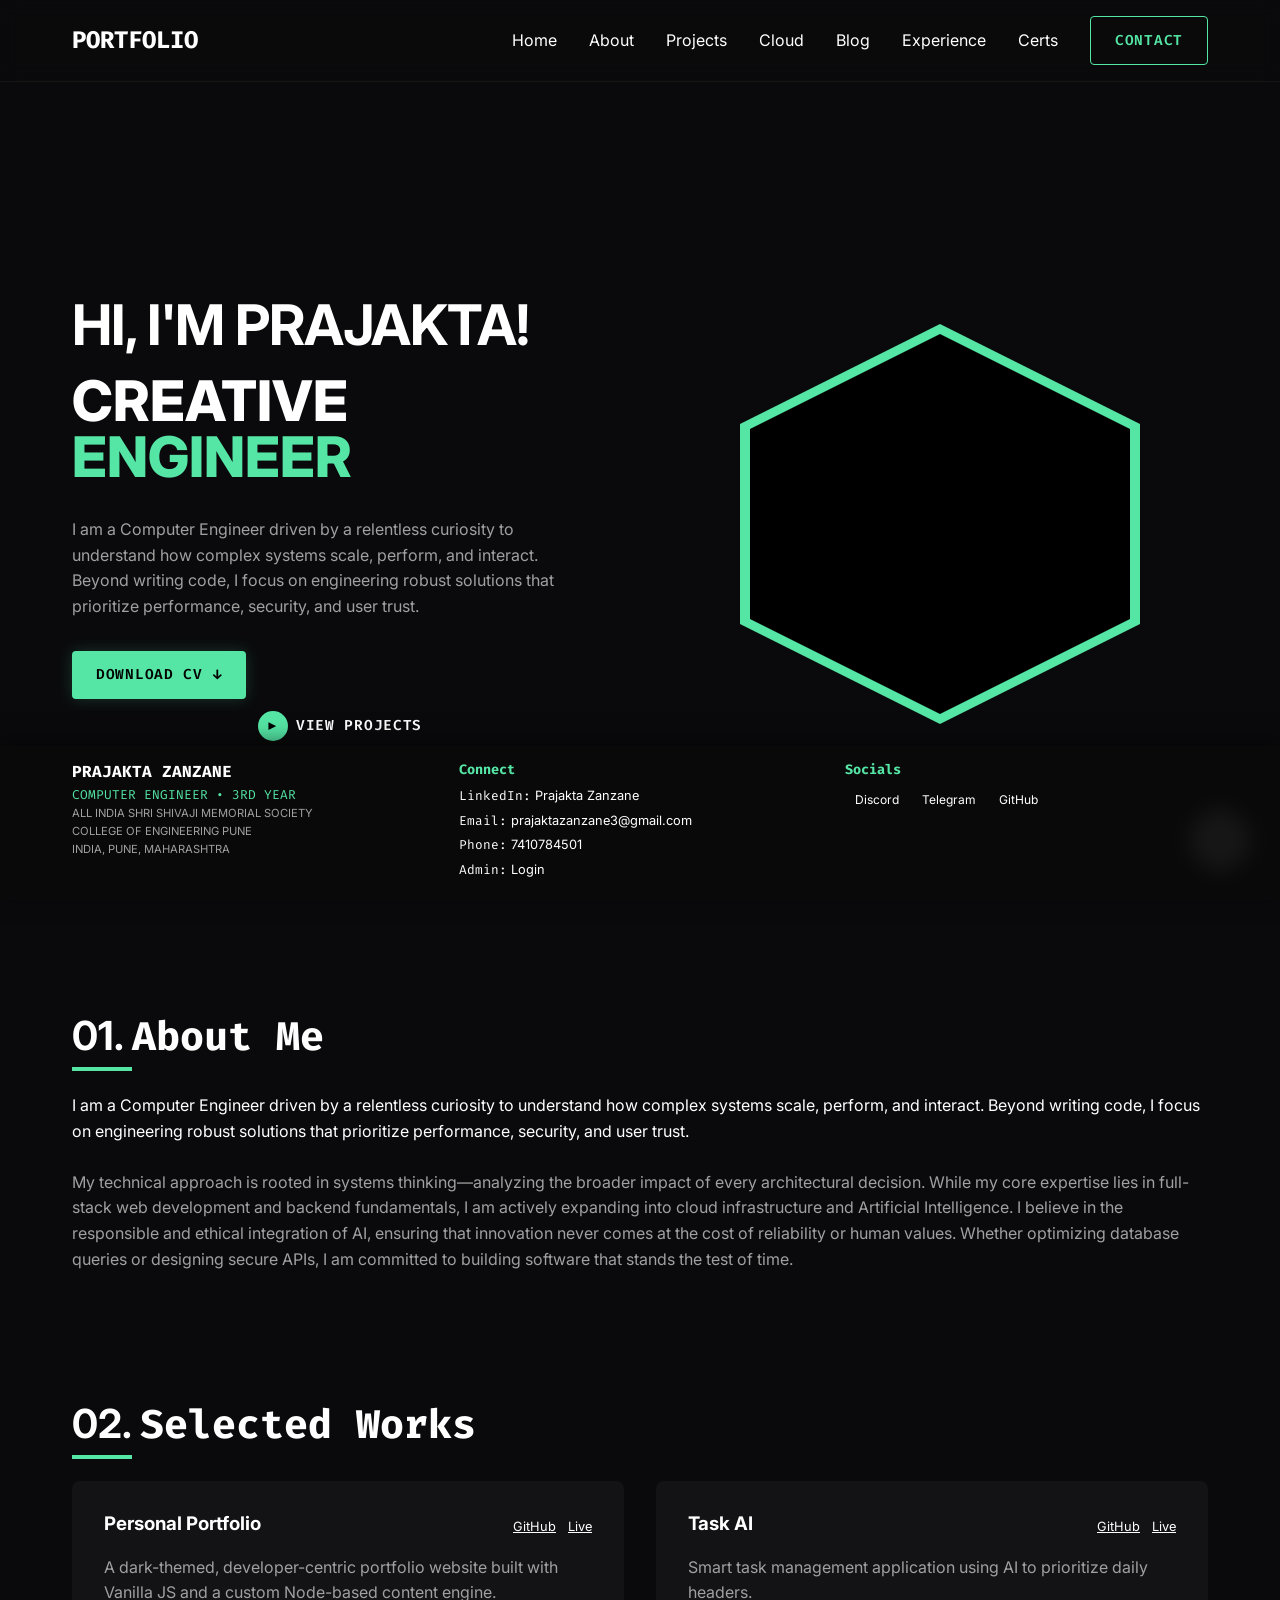
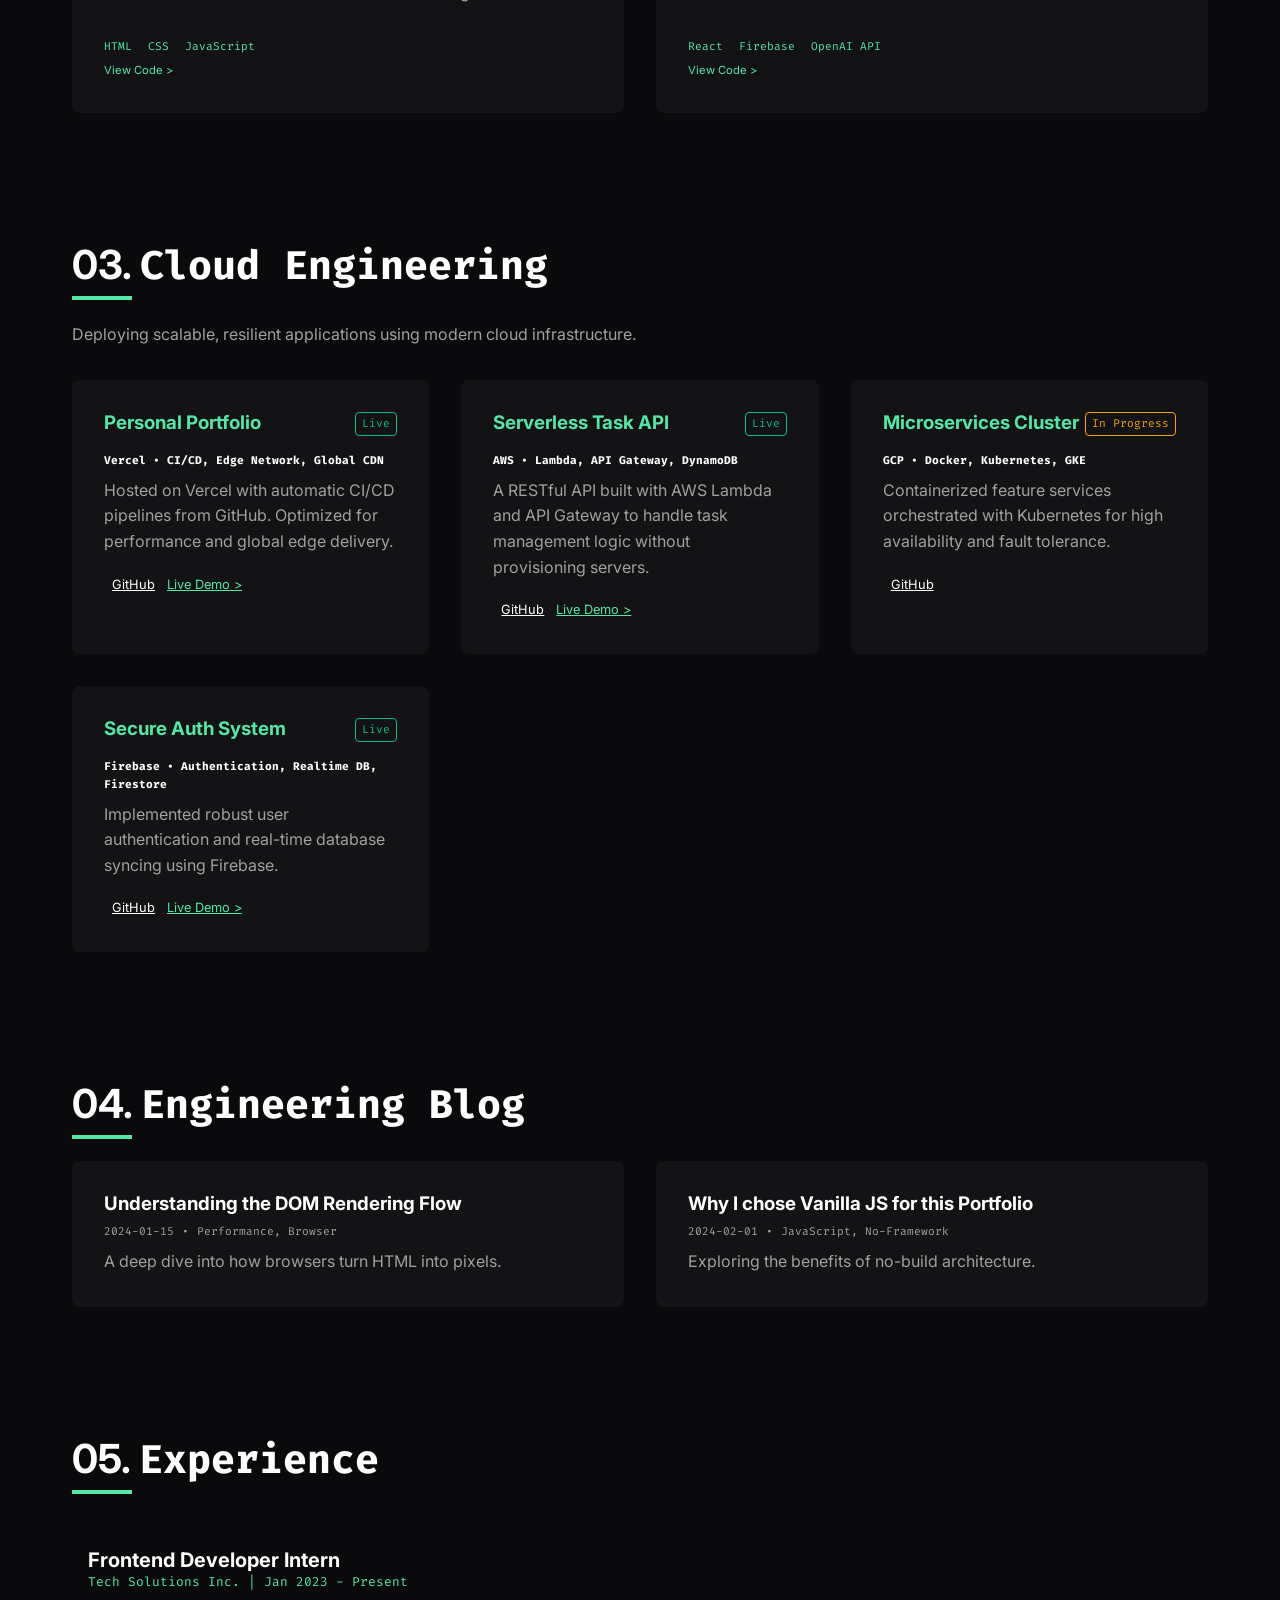
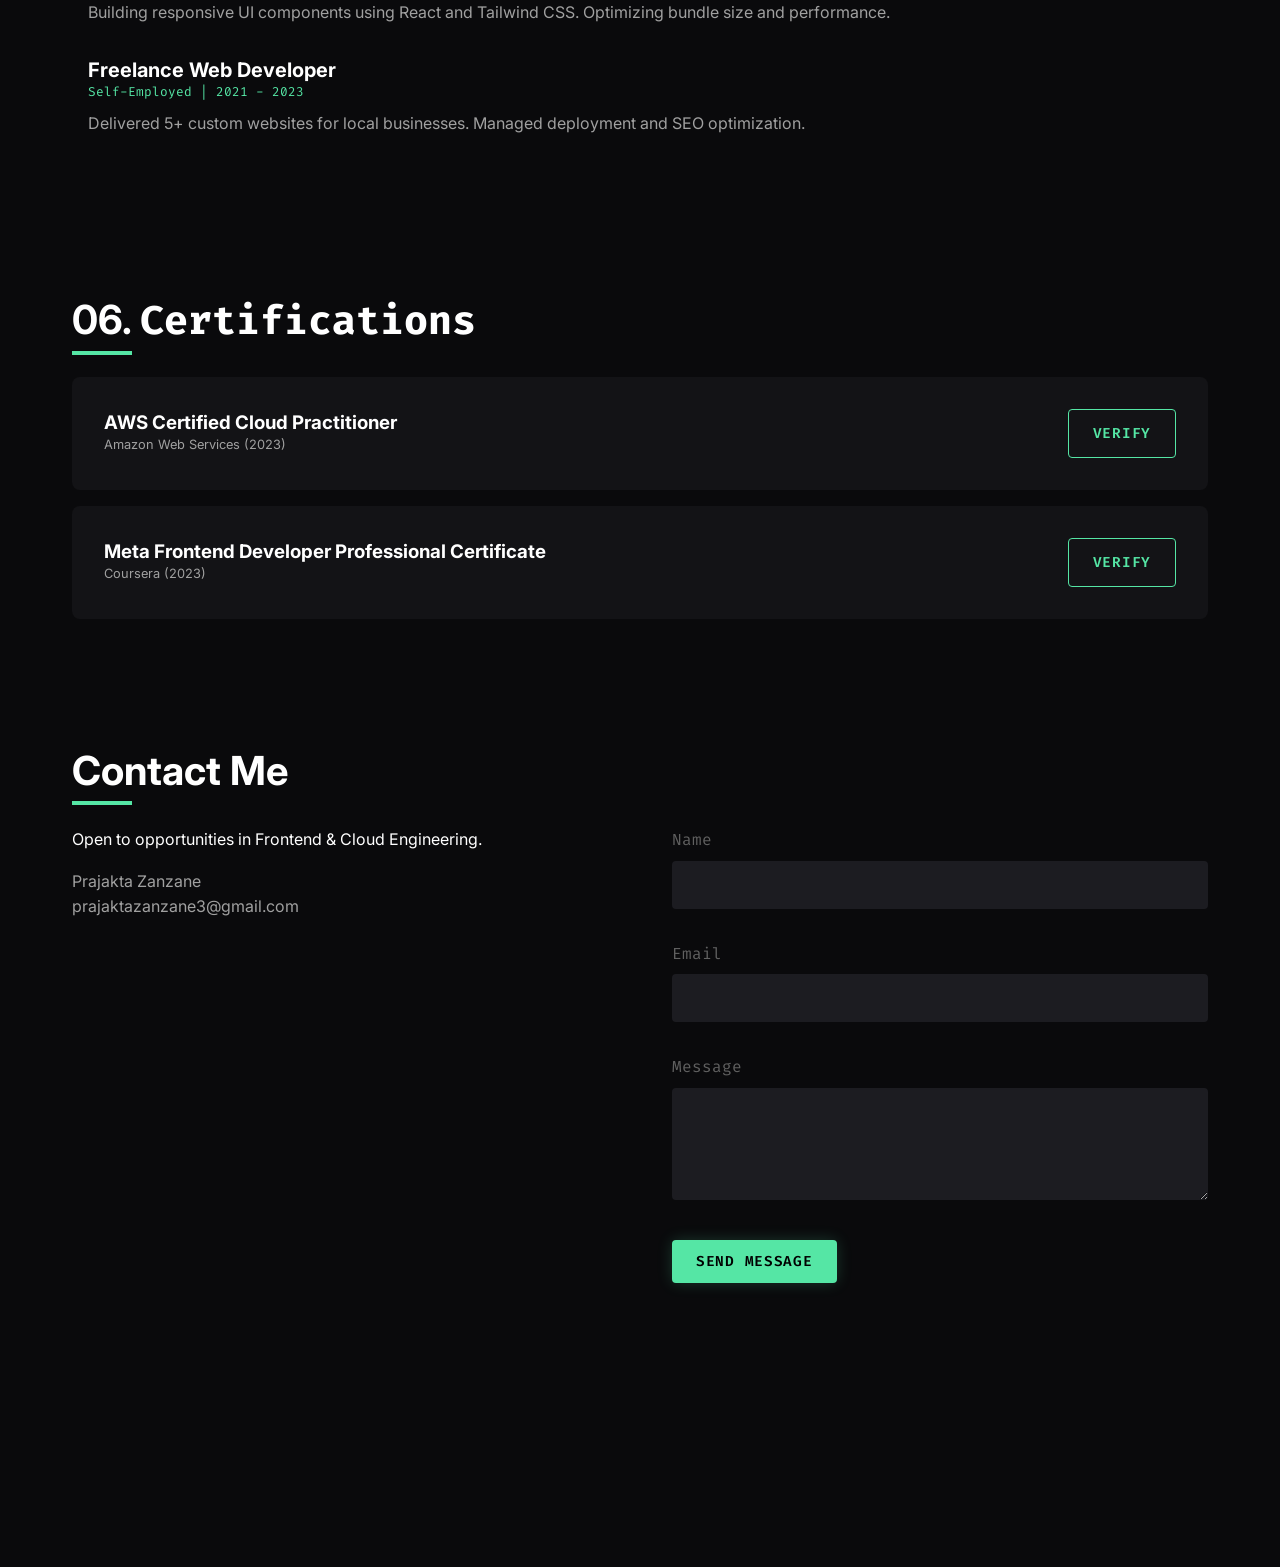
==== index.html @ 629331b7 "Initial commit" ====
<!DOCTYPE html>
<html lang="en">

<head>
    <meta charset="UTF-8">
    <meta name="viewport" content="width=device-width, initial-scale=1.0">
    <title>Prajakta Zanzane | Portfolio</title>

    <!-- Fonts -->
    <link rel="preconnect" href="https://fonts.googleapis.com">
    <link rel="preconnect" href="https://fonts.gstatic.com" crossorigin>
    <link
        href="https://fonts.googleapis.com/css2?family=Fira+Code:wght@300;400;500;600&family=Inter:wght@300;400;500;600;700&display=swap"
        rel="stylesheet">

    <!-- Styles -->
    <link rel="stylesheet" href="public/css/variables.css">
    <link rel="stylesheet" href="public/css/style.css">
    <link rel="stylesheet" href="public/css/ai-widget.css">
</head>

<body>

    <!-- App Shell: Header -->
    <header id="navbar">
        <nav class="container">
            <div class="nav-brand mono"><a href="#home">PORTFOLIO</a></div>

            <ul class="nav-links">
                <li><a href="#home" class="nav-link">Home</a></li>
                <li><a href="#about" class="nav-link">About</a></li>
                <li><a href="#projects" class="nav-link">Projects</a></li>
                <li><a href="#cloud" class="nav-link">Cloud</a></li>
                <li><a href="#blog" class="nav-link">Blog</a></li>
                <li><a href="#experience" class="nav-link">Experience</a></li>
                <li><a href="#certifications" class="nav-link">Certs</a></li>
                <li><a href="#contact" class="btn btn-outline">Contact</a></li>
            </ul>
        </nav>
    </header>

    <!-- App Shell: Main Content Area -->
    <main id="app-root">
        <!-- Loading State -->
        <div class="container section text-center">
            <p class="mono">Initializing System...</p>
        </div>
    </main>

    <!-- App Shell: Footer -->
    <!-- App Shell: Footer -->
    <footer class="footer">
        <div class="container">
            <div class="footer-grid">
                <!-- Personal Info -->
                <div class="footer-col">
                    <h2 class="mono text-white">PRAJAKTA ZANZANE</h2>
                    <p class="text-accent mono text-sm">COMPUTER ENGINEER • 3RD YEAR</p>
                    <p class="text-muted text-xs mt-2" style="max-width: 300px;">
                        ALL INDIA SHRI SHIVAJI MEMORIAL SOCIETY<br>
                        COLLEGE OF ENGINEERING PUNE
                    </p>
                    <p class="text-muted text-xs mt-2">
                        INDIA, PUNE, MAHARASHTRA
                    </p>
                </div>

                <!-- Contact Links -->
                <div class="footer-col">
                    <h3 class="mono text-accent">Connect</h3>
                    <ul class="footer-contact-list">
                        <li>
                            <span class="mono text-dim">LinkedIn:</span>
                            <a href="https://www.linkedin.com/in/prajakta-zanzane-218761278/" target="_blank"
                                class="hover-link">Prajakta Zanzane</a>
                        </li>
                        <li>
                            <span class="mono text-dim">Email:</span>
                            <a href="mailto:prajaktazanzane3@gmail.com"
                                class="hover-link">prajaktazanzane3@gmail.com</a>
                        </li>
                        <li>
                            <span class="mono text-dim">Phone:</span>
                            <span class="text-main">7410784501</span>
                        </li>
                        <li>
                            <span class="mono text-dim">Admin:</span>
                            <a href="/admin.html" class="hover-link">Login</a>
                        </li>
                    </ul>
                </div>

                <!-- Socials -->
                <div class="footer-col">
                    <h3 class="mono text-accent">Socials</h3>
                    <div class="social-icons">
                        <a href="#" class="social-link" title="Discord">Discord</a>
                        <a href="#" class="social-link" title="Telegram">Telegram</a>
                        <!-- Added GitHub as suggestion -->
                        <a href="https://github.com/Prajakta8083" class="social-link" title="GitHub">GitHub</a>
                    </div>
                </div>
            </div>
        </div>
    </footer>

    <!-- AI Widget -->
    <div id="ai-widget-root"></div>

    <!-- Scripts -->
    <script type="module" src="public/js/app.js"></script>
</body>

</html>
---- public/css/variables.css ----
:root {
  /* Core Palette */
  --bg-core: #0a0a0c;
  --bg-card: #131316;
  --bg-input: #1c1c21;

  --text-main: #ffffff;
  --text-muted: #a0a0a0;
  --text-dim: #606060;

  /* Accents */
  --accent-primary: #55e6a5;
  /* Zyan Mint Green */
  --accent-secondary: #ffffff;
  --accent-glow: rgba(85, 230, 165, 0.2);

  /* Status */
  --success: #00ff9d;
  --error: #ff4d4d;
  --warning: #ffcc00;

  /* Typography */
  --font-ui: 'Inter', system-ui, -apple-system, sans-serif;
  --font-code: 'Fira Code', 'Courier New', monospace;

  /* Spacing */
  --space-xs: 0.5rem;
  --space-sm: 1rem;
  --space-md: 2rem;
  --space-lg: 4rem;
  --space-xl: 8rem;

  /* Borders & Radius */
  --radius-sm: 4px;
  --radius-md: 8px;
  --border-light: 1px solid rgba(255, 255, 255, 0.1);
  --border-accent: 1px solid var(--accent-primary);

  /* Transitions */
  --ease-smooth: cubic-bezier(0.25, 0.46, 0.45, 0.94);
  --duration-fast: 200ms;
  --duration-medium: 400ms;
}

[data-theme="light"] {
  /* Invert logic for light mode if requested later, 
     but forcing dark for "Developer Centric" theme initially */
}
---- public/css/style.css ----
/* Reset & Base */
*,
*::before,
*::after {
    box-sizing: border-box;
    margin: 0;
    padding: 0;
}

html {
    scroll-behavior: smooth;
    scroll-padding-top: 100px;
}

body {
    background-color: var(--bg-core);
    color: var(--text-main);
    font-family: var(--font-ui);
    line-height: 1.6;
    overflow-x: hidden;
    -webkit-font-smoothing: antialiased;
    display: flex;
    flex-direction: column;
    min-height: 100vh;
}

#app-root {
    padding-top: 100px;
    flex: 1;
    /* Pushes footer to bottom */
    width: 100%;
}

h1,
h2,
h3,
h4,
h5,
h6 {
    font-family: var(--font-ui);
    font-weight: 700;
    color: var(--text-main);
    line-height: 1.2;
}

a {
    color: inherit;
    text-decoration: none;
    transition: color var(--duration-fast) var(--ease-smooth);
}

ul {
    list-style: none;
}

/* Utilities */
.container {
    max-width: 1200px;
    margin: 0 auto;
    padding: 0 var(--space-md);
}

.section {
    padding: var(--space-lg) 0;
}

.mono {
    font-family: var(--font-code);
}

.btn {
    display: inline-flex;
    align-items: center;
    justify-content: center;
    padding: 0.75rem 1.5rem;
    border-radius: var(--radius-sm);
    font-weight: 600;
    cursor: pointer;
    transition: all var(--duration-fast) var(--ease-smooth);
    border: none;
    font-family: var(--font-code);
    font-size: 0.9rem;
    letter-spacing: 0.05em;
    text-transform: uppercase;
}

.btn-primary {
    background: var(--accent-primary);
    color: #000;
    box-shadow: 0 0 15px var(--accent-glow);
}

.btn-primary:hover {
    background: #fff;
    box-shadow: 0 0 25px var(--accent-glow);
    transform: translateY(-2px);
}

.btn-outline {
    background: transparent;
    border: 1px solid var(--accent-primary);
    color: var(--accent-primary);
}

.btn-outline:hover {
    background: rgba(0, 243, 255, 0.1);
    transform: translateY(-2px);
}

/* Typography Helpers */
.text-gradient {
    background: linear-gradient(135deg, var(--accent-primary), var(--accent-secondary));
    -webkit-background-clip: text;
    background-clip: text;
    -webkit-text-fill-color: transparent;
}

.section-title {
    font-size: 2.5rem;
    margin-bottom: var(--space-md);
    position: relative;
    display: inline-block;
}

.section-title::after {
    content: '';
    position: absolute;
    bottom: -10px;
    left: 0;
    width: 60px;
    height: 4px;
    background: var(--accent-primary);
}

/* Navbar Styles */
#navbar {
    position: fixed;
    top: 0;
    left: 0;
    width: 100%;
    background: rgba(10, 10, 12, 0.9);
    backdrop-filter: blur(10px);
    z-index: 100;
    border-bottom: 1px solid rgba(255, 255, 255, 0.05);
    padding: var(--space-sm) 0;
}

nav {
    display: flex;
    justify-content: space-between;
    align-items: center;
}

.nav-brand {
    font-size: 1.5rem;
    font-weight: 700;
}

.nav-links {
    display: flex;
    gap: var(--space-md);
    align-items: center;
}

.text-accent {
    color: var(--accent-primary);
}

.text-muted {
    color: var(--text-muted);
}

.text-center {
    text-align: center;
}

/* Hero Styles (Zyan Theme) */
.hero-wrapper {
    display: grid;
    grid-template-columns: 1fr 1fr;
    align-items: center;
    gap: var(--space-lg);
    min-height: 80vh;
}

.hero-content {
    display: flex;
    flex-direction: column;
    justify-content: center;
}

.hero-title {
    font-size: 3.5rem;
    line-height: 1.1;
    margin-bottom: var(--space-sm);
    text-transform: uppercase;
    letter-spacing: -1px;
}

.hero-subtitle {
    font-size: 3.5rem;
    font-weight: 800;
    text-transform: uppercase;
    line-height: 1;
    margin-bottom: var(--space-md);
}

/* Hexagon Image Frame */
.hero-image-container {
    position: relative;
    display: flex;
    justify-content: center;
    align-items: center;
}

.hexagon-frame {
    width: 400px;
    height: 400px;
    position: relative;
    clip-path: polygon(50% 0%, 100% 25%, 100% 75%, 50% 100%, 0% 75%, 0% 25%);
    background: var(--bg-card);
    padding: 10px;
    /* Border thickness */
    background: var(--accent-primary);
    /* The Green Border */
}

.hexagon-inner {
    width: 100%;
    height: 100%;
    background: #000;
    clip-path: polygon(50% 0%, 100% 25%, 100% 75%, 50% 100%, 0% 75%, 0% 25%);
    overflow: hidden;
}

.hexagon-inner img {
    width: 100%;
    height: 100%;
    object-fit: cover;
}

@media (max-width: 900px) {
    .hero-wrapper {
        grid-template-columns: 1fr;
        text-align: center;
    }

    .hexagon-frame {
        width: 300px;
        height: 300px;
        margin: 0 auto;
    }

    .hero-content {
        order: 1;
    }

    .hero-image-container {
        order: 0;
        margin-bottom: var(--space-md);
    }
}

/* Skill Tags */
.skill-category {
    margin-bottom: var(--space-md);
}

.skill-title {
    color: var(--accent-primary);
    margin-bottom: var(--space-sm);
    font-size: 1.1rem;
}

.skill-tags {
    display: flex;
    flex-wrap: wrap;
    gap: 0.8rem;
}

.skill-tag {
    background: var(--bg-card);
    border: 1px solid var(--border-light);
    padding: 0.4rem 0.8rem;
    border-radius: var(--radius-sm);
    font-size: 0.9rem;
    transition: all var(--duration-fast);
}

.skill-tag:hover {
    border-color: var(--accent-primary);
    transform: translateY(-2px);
}

/* Project Cards */
.projects-grid {
    display: grid;
    grid-template-columns: repeat(auto-fit, minmax(300px, 1fr));
    gap: var(--space-md);
}

.project-card {
    background: var(--bg-card);
    padding: var(--space-md);
    border-radius: var(--radius-md);
    border: 1px solid var(--border-light);
    transition: all var(--duration-medium);
}

.project-card:hover {
    border-color: var(--accent-secondary);
    transform: translateY(-5px);
}

.project-header {
    display: flex;
    justify-content: space-between;
    align-items: flex-start;
    margin-bottom: var(--space-sm);
}

.project-links a {
    margin-left: var(--space-xs);
    font-size: 0.8rem;
    text-decoration: underline;
}

.project-tech {
    margin-top: var(--space-md);
    display: flex;
    gap: var(--space-sm);
    color: var(--accent-primary);
}

/* Contact Form */
.contact-wrapper {
    display: grid;
    grid-template-columns: 1fr 1fr;
    gap: var(--space-lg);
}

.form-group {
    margin-bottom: var(--space-md);
}

.form-group label {
    display: block;
    margin-bottom: var(--space-xs);
    color: var(--text-dim);
}

.form-group input,
.form-group textarea {
    width: 100%;
    padding: 1rem;
    background: var(--bg-input);
    border: 1px solid var(--border-light);
    border-radius: var(--radius-sm);
    color: var(--text-main);
    font-family: var(--font-ui);
}

.form-group input:focus,
.form-group textarea:focus {
    outline: none;
    border-color: var(--accent-primary);
}

/* =========================================
   Footer
   ========================================= */
/* =========================================
   Footer (Fixed)
   ========================================= */
.footer {
    position: fixed;
    bottom: 0;
    left: 0;
    width: 100%;
    background: rgba(10, 10, 10, 0.95);
    /* High opacity for legibility */
    backdrop-filter: blur(10px);
    padding: 1rem 0;
    /* Reduced padding */
    border-top: 1px solid var(--border-light);
    z-index: 1000;
    box-shadow: 0 -5px 20px rgba(0, 0, 0, 0.5);
}

/* Ensure content doesn't get hidden behind footer */
body {
    padding-bottom: 220px;
    /* Estimate footer height + space */
}

@media (max-width: 768px) {
    body {
        padding-bottom: 350px;
        /* Increased for stacked footer on mobile */
    }
}

.footer-grid {
    display: grid;
    grid-template-columns: repeat(3, 1fr);
    /* Force 3 columns */
    gap: 1.5rem;
    align-items: start;
}

.text-sm {
    font-size: 0.8rem;
}

.text-xs {
    font-size: 0.7rem;
}

.footer h2 {
    font-size: 1rem;
    margin-bottom: 0.25rem;
}

.footer h3 {
    font-size: 0.85rem;
    margin-bottom: 0.5rem;
}

.footer-contact-list li {
    margin-bottom: 0.25rem;
    font-size: 0.8rem;
}

.social-link {
    padding: 0.3rem 0.6rem;
    font-size: 0.75rem;
}

/* Mobile adjustments */
@media (max-width: 768px) {
    .footer-grid {
        grid-template-columns: 1fr;
        /* Stack on mobile */
        gap: 1rem;
        text-align: center;
    }

    .social-icons {
        justify-content: center;
    }
}

/* Utility Additions */
.pl-4 {
    padding-left: 1rem;
}

.border-l-2 {
    border-left-width: 2px;
}

.font-bold {
    font-weight: 700;
}

.flex {
    display: flex;
}

.justify-between {
    justify-content: space-between;
}

.items-center {
    align-items: center;
}

.flex-col {
    flex-direction: column;
}

.gap-2 {
    gap: 0.5rem;
}

.gap-4 {
    gap: 1rem;
}

.mb-2 {
    margin-bottom: 0.5rem;
}

.mb-4 {
    margin-bottom: 1rem;
}

.mb-8 {
    margin-bottom: 2rem;
}

.mt-4 {
    margin-top: 1rem;
}

.mt-8 {
    margin-top: 2rem;
}

.block {
    display: block;
}

.p-4 {
    padding: 1rem;
}

.rounded {
    border-radius: var(--radius-sm);
}

.leading-relaxed {
    line-height: 1.8;
}

.text-xl {
    font-size: 1.25rem;
}

/* Mobile Navigation & Responsiveness */
#mobile-menu-btn {
    display: none;
    background: none;
    border: none;
    color: var(--text-main);
    font-size: 1.5rem;
    cursor: pointer;
    z-index: 200;
}

@media (max-width: 1024px) {

    /* Layout Adjustments */
    #app-root {
        padding-top: 80px;
        /* Smaller header on mobile */
    }

    .hero-title {
        font-size: 2.5rem;
    }

    /* Mobile Header */
    #mobile-menu-btn {
        display: block !important;
    }

    .nav-links {
        display: none !important;
        /* Force hide by default on mobile */
        position: fixed;
        top: 70px;
        left: 0;
        width: 100%;
        background: rgba(10, 10, 12, 0.98);
        flex-direction: column;
        padding: 2rem;
        border-bottom: 1px solid var(--border-light);
        gap: 1.5rem;
        backdrop-filter: blur(10px);
    }

    .nav-links.mobile-open {
        display: flex !important;
        animation: slideDown 0.3s ease-out;
    }

    /* Mobile AI Widget (Smaller/Corner) */
    #ai-widget-root {
        bottom: 20px;
        right: 20px;
    }

    .chat-window {
        width: 90vw;
        right: 5vw;
        bottom: 90px;
        height: 60vh;
    }
}

@keyframes slideDown {
    from {
        opacity: 0;
        transform: translateY(-10px);
    }

    to {
        opacity: 1;
        transform: translateY(0);
    }
}
---- public/css/ai-widget.css ----
/* AI Widget Styles */
#ai-widget-root {
    position: fixed;
    bottom: 30px;
    right: 30px;
    z-index: 900;
}

.ai-toggle-btn {
    width: 60px;
    height: 60px;
    border-radius: 50%;
    background: var(--accent-secondary);
    box-shadow: 0 0 20px rgba(112, 0, 255, 0.4);
    display: flex;
    justify-content: center;
    align-items: center;
    cursor: pointer;
    transition: all 0.3s cubic-bezier(0.175, 0.885, 0.32, 1.275);
    border: 2px solid rgba(255, 255, 255, 0.1);
}

.ai-toggle-btn:hover {
    transform: scale(1.1) rotate(5deg);
    box-shadow: 0 0 30px rgba(112, 0, 255, 0.6);
}

.ai-icon {
    width: 30px;
    height: 30px;
    fill: #fff;
}

.chat-window {
    position: absolute;
    bottom: 80px;
    right: 0;
    width: 350px;
    height: 500px;
    background: var(--bg-card);
    border: 1px solid var(--border-accent);
    border-radius: var(--radius-md);
    box-shadow: 0 10px 40px rgba(0, 0, 0, 0.5);
    display: flex;
    flex-direction: column;
    overflow: hidden;
    opacity: 0;
    transform: translateY(20px) scale(0.95);
    pointer-events: none;
    transition: all 0.3s var(--ease-smooth);
}

.chat-window.open {
    opacity: 1;
    transform: translateY(0) scale(1);
    pointer-events: all;
}

.chat-header {
    background: linear-gradient(90deg, #1a1a20, #0f0f12);
    padding: 1rem;
    display: flex;
    justify-content: space-between;
    align-items: center;
    border-bottom: 1px solid var(--border-light);
}

.chat-title {
    font-size: 0.95rem;
    font-weight: 600;
    display: flex;
    align-items: center;
    gap: 0.5rem;
}

.status-dot {
    width: 8px;
    height: 8px;
    background: var(--success);
    border-radius: 50%;
    box-shadow: 0 0 5px var(--success);
}

.chat-close {
    background: none;
    border: none;
    color: var(--text-muted);
    cursor: pointer;
    font-size: 1.2rem;
}

.chat-messages {
    flex: 1;
    padding: 1rem;
    overflow-y: auto;
    display: flex;
    flex-direction: column;
    gap: 1rem;
}

.message {
    max-width: 85%;
    padding: 0.8rem;
    border-radius: var(--radius-sm);
    font-size: 0.9rem;
    line-height: 1.4;
}

.message.bot {
    align-self: flex-start;
    background: rgba(255, 255, 255, 0.05);
    border-left: 2px solid var(--accent-secondary);
}

.message.user {
    align-self: flex-end;
    background: rgba(112, 0, 255, 0.2);
    border-right: 2px solid var(--accent-primary);
}

.chat-input-area {
    padding: 1rem;
    border-top: 1px solid var(--border-light);
    display: flex;
    gap: 0.5rem;
}

.chat-input {
    flex: 1;
    background: var(--bg-input);
    border: 1px solid var(--border-light);
    border-radius: var(--radius-sm);
    padding: 0.5rem;
    color: var(--text-main);
    font-family: var(--font-ui);
    font-size: 0.9rem;
}

.chat-input:focus {
    outline: none;
    border-color: var(--accent-secondary);
}

.chat-send {
    background: var(--accent-secondary);
    border: none;
    border-radius: var(--radius-sm);
    width: 40px;
    color: #fff;
    cursor: pointer;
    transition: background 0.2s;
}

.chat-send:hover {
    background: #8a2be2;
}

.typing-indicator {
    font-size: 0.7rem;
    color: var(--text-dim);
    margin-left: 0.5rem;
    margin-bottom: 0.5rem;
    display: none;
}
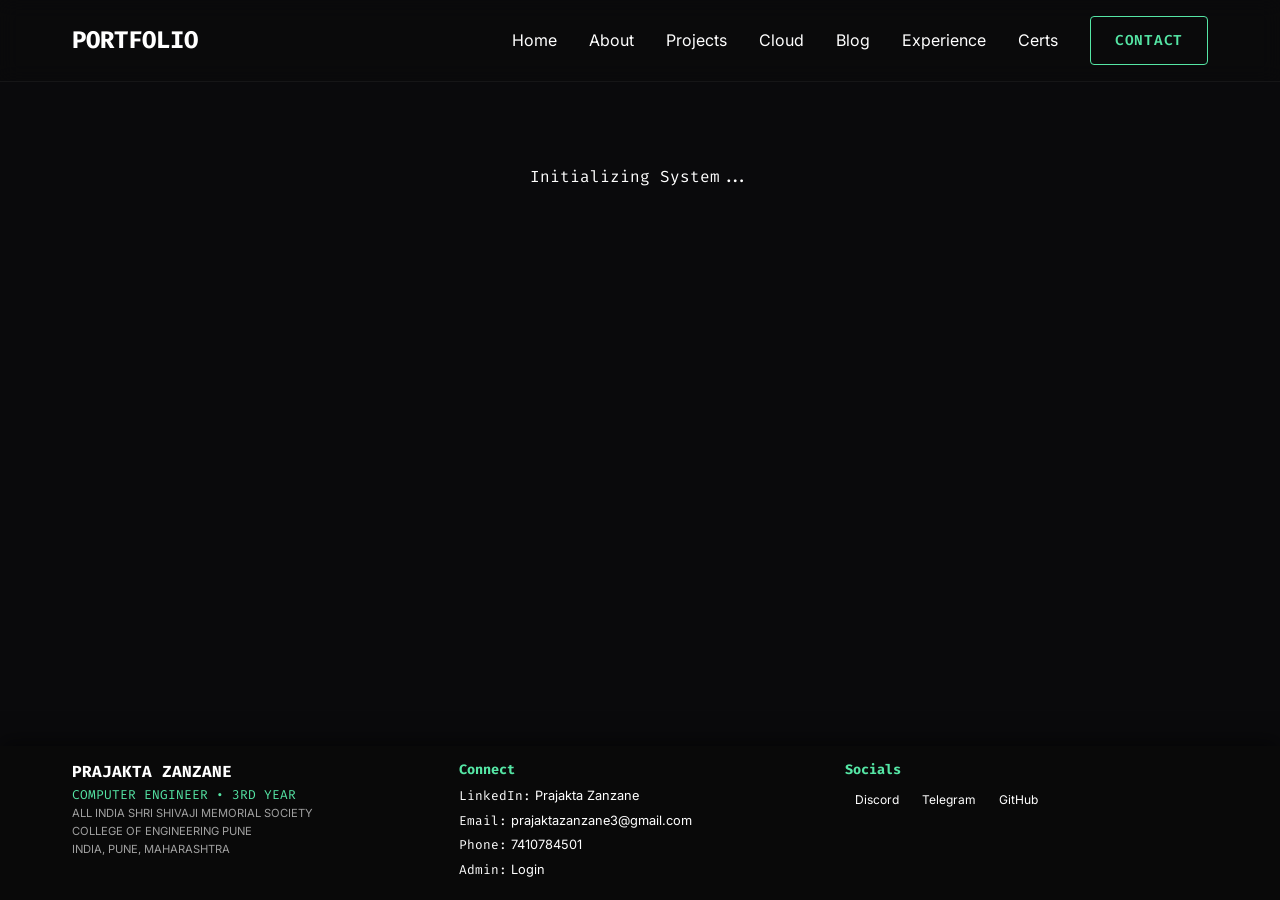
==== commit f5541df6: "Fixed Vercel deployment paths" ====
--- a/index.html
+++ b/index.html
@@ -14,9 +14,9 @@
         rel="stylesheet">
 
     <!-- Styles -->
-    <link rel="stylesheet" href="public/css/variables.css">
-    <link rel="stylesheet" href="public/css/style.css">
-    <link rel="stylesheet" href="public/css/ai-widget.css">
+    <link rel="stylesheet" href="./css/variables.css">
+    <link rel="stylesheet" href="./css/style.css">
+    <link rel="stylesheet" href="./css/ai-widget.css">
 </head>
 
 <body>
@@ -108,7 +108,7 @@
     <div id="ai-widget-root"></div>
 
     <!-- Scripts -->
-    <script type="module" src="public/js/app.js"></script>
+    <script type="module" src="./app.js"></script>
 </body>
 
 </html>
--- a/css/variables.css
+++ b/css/variables.css
@@ -0,0 +1,48 @@
+:root {
+  /* Core Palette */
+  --bg-core: #0a0a0c;
+  --bg-card: #131316;
+  --bg-input: #1c1c21;
+
+  --text-main: #ffffff;
+  --text-muted: #a0a0a0;
+  --text-dim: #606060;
+
+  /* Accents */
+  --accent-primary: #55e6a5;
+  /* Zyan Mint Green */
+  --accent-secondary: #ffffff;
+  --accent-glow: rgba(85, 230, 165, 0.2);
+
+  /* Status */
+  --success: #00ff9d;
+  --error: #ff4d4d;
+  --warning: #ffcc00;
+
+  /* Typography */
+  --font-ui: 'Inter', system-ui, -apple-system, sans-serif;
+  --font-code: 'Fira Code', 'Courier New', monospace;
+
+  /* Spacing */
+  --space-xs: 0.5rem;
+  --space-sm: 1rem;
+  --space-md: 2rem;
+  --space-lg: 4rem;
+  --space-xl: 8rem;
+
+  /* Borders & Radius */
+  --radius-sm: 4px;
+  --radius-md: 8px;
+  --border-light: 1px solid rgba(255, 255, 255, 0.1);
+  --border-accent: 1px solid var(--accent-primary);
+
+  /* Transitions */
+  --ease-smooth: cubic-bezier(0.25, 0.46, 0.45, 0.94);
+  --duration-fast: 200ms;
+  --duration-medium: 400ms;
+}
+
+[data-theme="light"] {
+  /* Invert logic for light mode if requested later, 
+     but forcing dark for "Developer Centric" theme initially */
+}
--- a/css/style.css
+++ b/css/style.css
@@ -0,0 +1,602 @@
+/* Reset & Base */
+*,
+*::before,
+*::after {
+    box-sizing: border-box;
+    margin: 0;
+    padding: 0;
+}
+
+html {
+    scroll-behavior: smooth;
+    scroll-padding-top: 100px;
+}
+
+body {
+    background-color: var(--bg-core);
+    color: var(--text-main);
+    font-family: var(--font-ui);
+    line-height: 1.6;
+    overflow-x: hidden;
+    -webkit-font-smoothing: antialiased;
+    display: flex;
+    flex-direction: column;
+    min-height: 100vh;
+}
+
+#app-root {
+    padding-top: 100px;
+    flex: 1;
+    /* Pushes footer to bottom */
+    width: 100%;
+}
+
+h1,
+h2,
+h3,
+h4,
+h5,
+h6 {
+    font-family: var(--font-ui);
+    font-weight: 700;
+    color: var(--text-main);
+    line-height: 1.2;
+}
+
+a {
+    color: inherit;
+    text-decoration: none;
+    transition: color var(--duration-fast) var(--ease-smooth);
+}
+
+ul {
+    list-style: none;
+}
+
+/* Utilities */
+.container {
+    max-width: 1200px;
+    margin: 0 auto;
+    padding: 0 var(--space-md);
+}
+
+.section {
+    padding: var(--space-lg) 0;
+}
+
+.mono {
+    font-family: var(--font-code);
+}
+
+.btn {
+    display: inline-flex;
+    align-items: center;
+    justify-content: center;
+    padding: 0.75rem 1.5rem;
+    border-radius: var(--radius-sm);
+    font-weight: 600;
+    cursor: pointer;
+    transition: all var(--duration-fast) var(--ease-smooth);
+    border: none;
+    font-family: var(--font-code);
+    font-size: 0.9rem;
+    letter-spacing: 0.05em;
+    text-transform: uppercase;
+}
+
+.btn-primary {
+    background: var(--accent-primary);
+    color: #000;
+    box-shadow: 0 0 15px var(--accent-glow);
+}
+
+.btn-primary:hover {
+    background: #fff;
+    box-shadow: 0 0 25px var(--accent-glow);
+    transform: translateY(-2px);
+}
+
+.btn-outline {
+    background: transparent;
+    border: 1px solid var(--accent-primary);
+    color: var(--accent-primary);
+}
+
+.btn-outline:hover {
+    background: rgba(0, 243, 255, 0.1);
+    transform: translateY(-2px);
+}
+
+/* Typography Helpers */
+.text-gradient {
+    background: linear-gradient(135deg, var(--accent-primary), var(--accent-secondary));
+    -webkit-background-clip: text;
+    background-clip: text;
+    -webkit-text-fill-color: transparent;
+}
+
+.section-title {
+    font-size: 2.5rem;
+    margin-bottom: var(--space-md);
+    position: relative;
+    display: inline-block;
+}
+
+.section-title::after {
+    content: '';
+    position: absolute;
+    bottom: -10px;
+    left: 0;
+    width: 60px;
+    height: 4px;
+    background: var(--accent-primary);
+}
+
+/* Navbar Styles */
+#navbar {
+    position: fixed;
+    top: 0;
+    left: 0;
+    width: 100%;
+    background: rgba(10, 10, 12, 0.9);
+    backdrop-filter: blur(10px);
+    z-index: 100;
+    border-bottom: 1px solid rgba(255, 255, 255, 0.05);
+    padding: var(--space-sm) 0;
+}
+
+nav {
+    display: flex;
+    justify-content: space-between;
+    align-items: center;
+}
+
+.nav-brand {
+    font-size: 1.5rem;
+    font-weight: 700;
+}
+
+.nav-links {
+    display: flex;
+    gap: var(--space-md);
+    align-items: center;
+}
+
+.text-accent {
+    color: var(--accent-primary);
+}
+
+.text-muted {
+    color: var(--text-muted);
+}
+
+.text-center {
+    text-align: center;
+}
+
+/* Hero Styles (Zyan Theme) */
+.hero-wrapper {
+    display: grid;
+    grid-template-columns: 1fr 1fr;
+    align-items: center;
+    gap: var(--space-lg);
+    min-height: 80vh;
+}
+
+.hero-content {
+    display: flex;
+    flex-direction: column;
+    justify-content: center;
+}
+
+.hero-title {
+    font-size: 3.5rem;
+    line-height: 1.1;
+    margin-bottom: var(--space-sm);
+    text-transform: uppercase;
+    letter-spacing: -1px;
+}
+
+.hero-subtitle {
+    font-size: 3.5rem;
+    font-weight: 800;
+    text-transform: uppercase;
+    line-height: 1;
+    margin-bottom: var(--space-md);
+}
+
+/* Hexagon Image Frame */
+.hero-image-container {
+    position: relative;
+    display: flex;
+    justify-content: center;
+    align-items: center;
+}
+
+.hexagon-frame {
+    width: 400px;
+    height: 400px;
+    position: relative;
+    clip-path: polygon(50% 0%, 100% 25%, 100% 75%, 50% 100%, 0% 75%, 0% 25%);
+    background: var(--bg-card);
+    padding: 10px;
+    /* Border thickness */
+    background: var(--accent-primary);
+    /* The Green Border */
+}
+
+.hexagon-inner {
+    width: 100%;
+    height: 100%;
+    background: #000;
+    clip-path: polygon(50% 0%, 100% 25%, 100% 75%, 50% 100%, 0% 75%, 0% 25%);
+    overflow: hidden;
+}
+
+.hexagon-inner img {
+    width: 100%;
+    height: 100%;
+    object-fit: cover;
+}
+
+@media (max-width: 900px) {
+    .hero-wrapper {
+        grid-template-columns: 1fr;
+        text-align: center;
+    }
+
+    .hexagon-frame {
+        width: 300px;
+        height: 300px;
+        margin: 0 auto;
+    }
+
+    .hero-content {
+        order: 1;
+    }
+
+    .hero-image-container {
+        order: 0;
+        margin-bottom: var(--space-md);
+    }
+}
+
+/* Skill Tags */
+.skill-category {
+    margin-bottom: var(--space-md);
+}
+
+.skill-title {
+    color: var(--accent-primary);
+    margin-bottom: var(--space-sm);
+    font-size: 1.1rem;
+}
+
+.skill-tags {
+    display: flex;
+    flex-wrap: wrap;
+    gap: 0.8rem;
+}
+
+.skill-tag {
+    background: var(--bg-card);
+    border: 1px solid var(--border-light);
+    padding: 0.4rem 0.8rem;
+    border-radius: var(--radius-sm);
+    font-size: 0.9rem;
+    transition: all var(--duration-fast);
+}
+
+.skill-tag:hover {
+    border-color: var(--accent-primary);
+    transform: translateY(-2px);
+}
+
+/* Project Cards */
+.projects-grid {
+    display: grid;
+    grid-template-columns: repeat(auto-fit, minmax(300px, 1fr));
+    gap: var(--space-md);
+}
+
+.project-card {
+    background: var(--bg-card);
+    padding: var(--space-md);
+    border-radius: var(--radius-md);
+    border: 1px solid var(--border-light);
+    transition: all var(--duration-medium);
+}
+
+.project-card:hover {
+    border-color: var(--accent-secondary);
+    transform: translateY(-5px);
+}
+
+.project-header {
+    display: flex;
+    justify-content: space-between;
+    align-items: flex-start;
+    margin-bottom: var(--space-sm);
+}
+
+.project-links a {
+    margin-left: var(--space-xs);
+    font-size: 0.8rem;
+    text-decoration: underline;
+}
+
+.project-tech {
+    margin-top: var(--space-md);
+    display: flex;
+    gap: var(--space-sm);
+    color: var(--accent-primary);
+}
+
+/* Contact Form */
+.contact-wrapper {
+    display: grid;
+    grid-template-columns: 1fr 1fr;
+    gap: var(--space-lg);
+}
+
+.form-group {
+    margin-bottom: var(--space-md);
+}
+
+.form-group label {
+    display: block;
+    margin-bottom: var(--space-xs);
+    color: var(--text-dim);
+}
+
+.form-group input,
+.form-group textarea {
+    width: 100%;
+    padding: 1rem;
+    background: var(--bg-input);
+    border: 1px solid var(--border-light);
+    border-radius: var(--radius-sm);
+    color: var(--text-main);
+    font-family: var(--font-ui);
+}
+
+.form-group input:focus,
+.form-group textarea:focus {
+    outline: none;
+    border-color: var(--accent-primary);
+}
+
+/* =========================================
+   Footer
+   ========================================= */
+/* =========================================
+   Footer (Fixed)
+   ========================================= */
+.footer {
+    position: fixed;
+    bottom: 0;
+    left: 0;
+    width: 100%;
+    background: rgba(10, 10, 10, 0.95);
+    /* High opacity for legibility */
+    backdrop-filter: blur(10px);
+    padding: 1rem 0;
+    /* Reduced padding */
+    border-top: 1px solid var(--border-light);
+    z-index: 1000;
+    box-shadow: 0 -5px 20px rgba(0, 0, 0, 0.5);
+}
+
+/* Ensure content doesn't get hidden behind footer */
+body {
+    padding-bottom: 220px;
+    /* Estimate footer height + space */
+}
+
+@media (max-width: 768px) {
+    body {
+        padding-bottom: 350px;
+        /* Increased for stacked footer on mobile */
+    }
+}
+
+.footer-grid {
+    display: grid;
+    grid-template-columns: repeat(3, 1fr);
+    /* Force 3 columns */
+    gap: 1.5rem;
+    align-items: start;
+}
+
+.text-sm {
+    font-size: 0.8rem;
+}
+
+.text-xs {
+    font-size: 0.7rem;
+}
+
+.footer h2 {
+    font-size: 1rem;
+    margin-bottom: 0.25rem;
+}
+
+.footer h3 {
+    font-size: 0.85rem;
+    margin-bottom: 0.5rem;
+}
+
+.footer-contact-list li {
+    margin-bottom: 0.25rem;
+    font-size: 0.8rem;
+}
+
+.social-link {
+    padding: 0.3rem 0.6rem;
+    font-size: 0.75rem;
+}
+
+/* Mobile adjustments */
+@media (max-width: 768px) {
+    .footer-grid {
+        grid-template-columns: 1fr;
+        /* Stack on mobile */
+        gap: 1rem;
+        text-align: center;
+    }
+
+    .social-icons {
+        justify-content: center;
+    }
+}
+
+/* Utility Additions */
+.pl-4 {
+    padding-left: 1rem;
+}
+
+.border-l-2 {
+    border-left-width: 2px;
+}
+
+.font-bold {
+    font-weight: 700;
+}
+
+.flex {
+    display: flex;
+}
+
+.justify-between {
+    justify-content: space-between;
+}
+
+.items-center {
+    align-items: center;
+}
+
+.flex-col {
+    flex-direction: column;
+}
+
+.gap-2 {
+    gap: 0.5rem;
+}
+
+.gap-4 {
+    gap: 1rem;
+}
+
+.mb-2 {
+    margin-bottom: 0.5rem;
+}
+
+.mb-4 {
+    margin-bottom: 1rem;
+}
+
+.mb-8 {
+    margin-bottom: 2rem;
+}
+
+.mt-4 {
+    margin-top: 1rem;
+}
+
+.mt-8 {
+    margin-top: 2rem;
+}
+
+.block {
+    display: block;
+}
+
+.p-4 {
+    padding: 1rem;
+}
+
+.rounded {
+    border-radius: var(--radius-sm);
+}
+
+.leading-relaxed {
+    line-height: 1.8;
+}
+
+.text-xl {
+    font-size: 1.25rem;
+}
+
+/* Mobile Navigation & Responsiveness */
+#mobile-menu-btn {
+    display: none;
+    background: none;
+    border: none;
+    color: var(--text-main);
+    font-size: 1.5rem;
+    cursor: pointer;
+    z-index: 200;
+}
+
+@media (max-width: 1024px) {
+
+    /* Layout Adjustments */
+    #app-root {
+        padding-top: 80px;
+        /* Smaller header on mobile */
+    }
+
+    .hero-title {
+        font-size: 2.5rem;
+    }
+
+    /* Mobile Header */
+    #mobile-menu-btn {
+        display: block !important;
+    }
+
+    .nav-links {
+        display: none !important;
+        /* Force hide by default on mobile */
+        position: fixed;
+        top: 70px;
+        left: 0;
+        width: 100%;
+        background: rgba(10, 10, 12, 0.98);
+        flex-direction: column;
+        padding: 2rem;
+        border-bottom: 1px solid var(--border-light);
+        gap: 1.5rem;
+        backdrop-filter: blur(10px);
+    }
+
+    .nav-links.mobile-open {
+        display: flex !important;
+        animation: slideDown 0.3s ease-out;
+    }
+
+    /* Mobile AI Widget (Smaller/Corner) */
+    #ai-widget-root {
+        bottom: 20px;
+        right: 20px;
+    }
+
+    .chat-window {
+        width: 90vw;
+        right: 5vw;
+        bottom: 90px;
+        height: 60vh;
+    }
+}
+
+@keyframes slideDown {
+    from {
+        opacity: 0;
+        transform: translateY(-10px);
+    }
+
+    to {
+        opacity: 1;
+        transform: translateY(0);
+    }
+}
--- a/css/ai-widget.css
+++ b/css/ai-widget.css
@@ -0,0 +1,164 @@
+/* AI Widget Styles */
+#ai-widget-root {
+    position: fixed;
+    bottom: 30px;
+    right: 30px;
+    z-index: 900;
+}
+
+.ai-toggle-btn {
+    width: 60px;
+    height: 60px;
+    border-radius: 50%;
+    background: var(--accent-secondary);
+    box-shadow: 0 0 20px rgba(112, 0, 255, 0.4);
+    display: flex;
+    justify-content: center;
+    align-items: center;
+    cursor: pointer;
+    transition: all 0.3s cubic-bezier(0.175, 0.885, 0.32, 1.275);
+    border: 2px solid rgba(255, 255, 255, 0.1);
+}
+
+.ai-toggle-btn:hover {
+    transform: scale(1.1) rotate(5deg);
+    box-shadow: 0 0 30px rgba(112, 0, 255, 0.6);
+}
+
+.ai-icon {
+    width: 30px;
+    height: 30px;
+    fill: #fff;
+}
+
+.chat-window {
+    position: absolute;
+    bottom: 80px;
+    right: 0;
+    width: 350px;
+    height: 500px;
+    background: var(--bg-card);
+    border: 1px solid var(--border-accent);
+    border-radius: var(--radius-md);
+    box-shadow: 0 10px 40px rgba(0, 0, 0, 0.5);
+    display: flex;
+    flex-direction: column;
+    overflow: hidden;
+    opacity: 0;
+    transform: translateY(20px) scale(0.95);
+    pointer-events: none;
+    transition: all 0.3s var(--ease-smooth);
+}
+
+.chat-window.open {
+    opacity: 1;
+    transform: translateY(0) scale(1);
+    pointer-events: all;
+}
+
+.chat-header {
+    background: linear-gradient(90deg, #1a1a20, #0f0f12);
+    padding: 1rem;
+    display: flex;
+    justify-content: space-between;
+    align-items: center;
+    border-bottom: 1px solid var(--border-light);
+}
+
+.chat-title {
+    font-size: 0.95rem;
+    font-weight: 600;
+    display: flex;
+    align-items: center;
+    gap: 0.5rem;
+}
+
+.status-dot {
+    width: 8px;
+    height: 8px;
+    background: var(--success);
+    border-radius: 50%;
+    box-shadow: 0 0 5px var(--success);
+}
+
+.chat-close {
+    background: none;
+    border: none;
+    color: var(--text-muted);
+    cursor: pointer;
+    font-size: 1.2rem;
+}
+
+.chat-messages {
+    flex: 1;
+    padding: 1rem;
+    overflow-y: auto;
+    display: flex;
+    flex-direction: column;
+    gap: 1rem;
+}
+
+.message {
+    max-width: 85%;
+    padding: 0.8rem;
+    border-radius: var(--radius-sm);
+    font-size: 0.9rem;
+    line-height: 1.4;
+}
+
+.message.bot {
+    align-self: flex-start;
+    background: rgba(255, 255, 255, 0.05);
+    border-left: 2px solid var(--accent-secondary);
+}
+
+.message.user {
+    align-self: flex-end;
+    background: rgba(112, 0, 255, 0.2);
+    border-right: 2px solid var(--accent-primary);
+}
+
+.chat-input-area {
+    padding: 1rem;
+    border-top: 1px solid var(--border-light);
+    display: flex;
+    gap: 0.5rem;
+}
+
+.chat-input {
+    flex: 1;
+    background: var(--bg-input);
+    border: 1px solid var(--border-light);
+    border-radius: var(--radius-sm);
+    padding: 0.5rem;
+    color: var(--text-main);
+    font-family: var(--font-ui);
+    font-size: 0.9rem;
+}
+
+.chat-input:focus {
+    outline: none;
+    border-color: var(--accent-secondary);
+}
+
+.chat-send {
+    background: var(--accent-secondary);
+    border: none;
+    border-radius: var(--radius-sm);
+    width: 40px;
+    color: #fff;
+    cursor: pointer;
+    transition: background 0.2s;
+}
+
+.chat-send:hover {
+    background: #8a2be2;
+}
+
+.typing-indicator {
+    font-size: 0.7rem;
+    color: var(--text-dim);
+    margin-left: 0.5rem;
+    margin-bottom: 0.5rem;
+    display: none;
+}
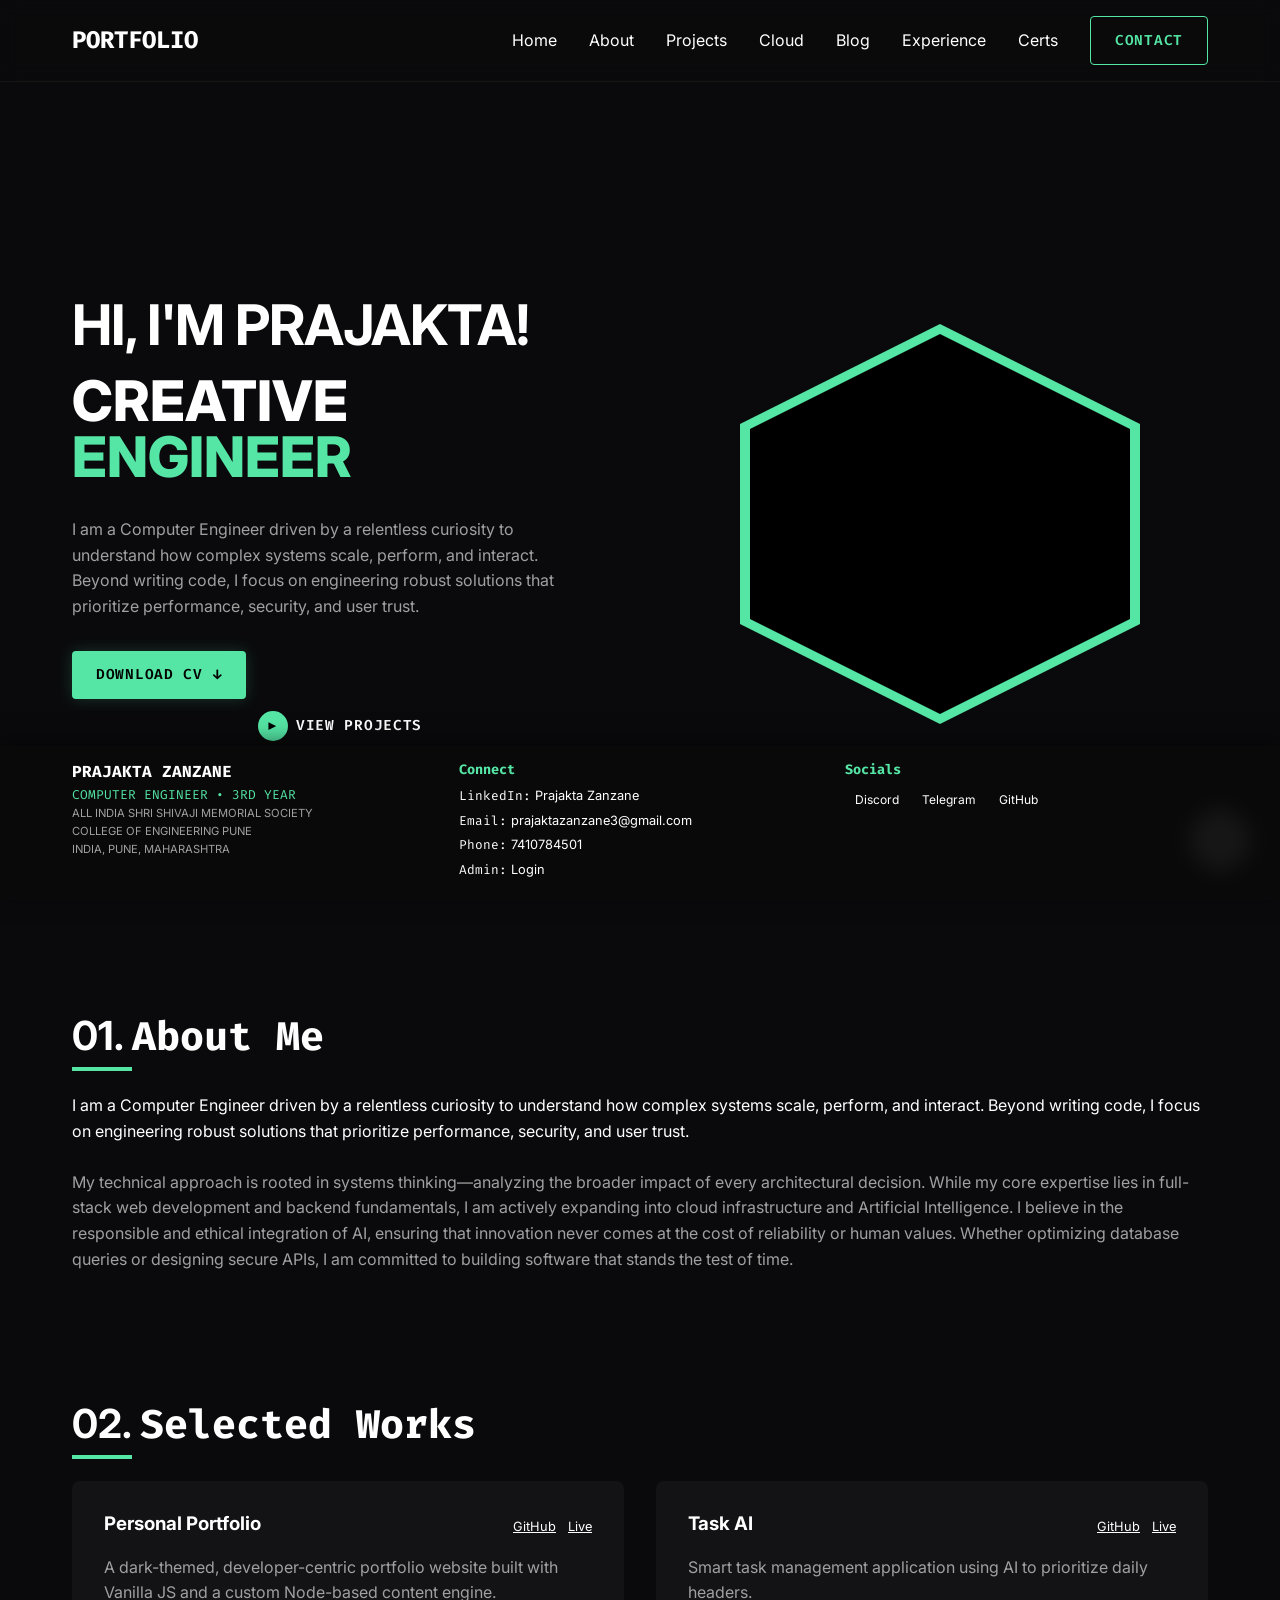
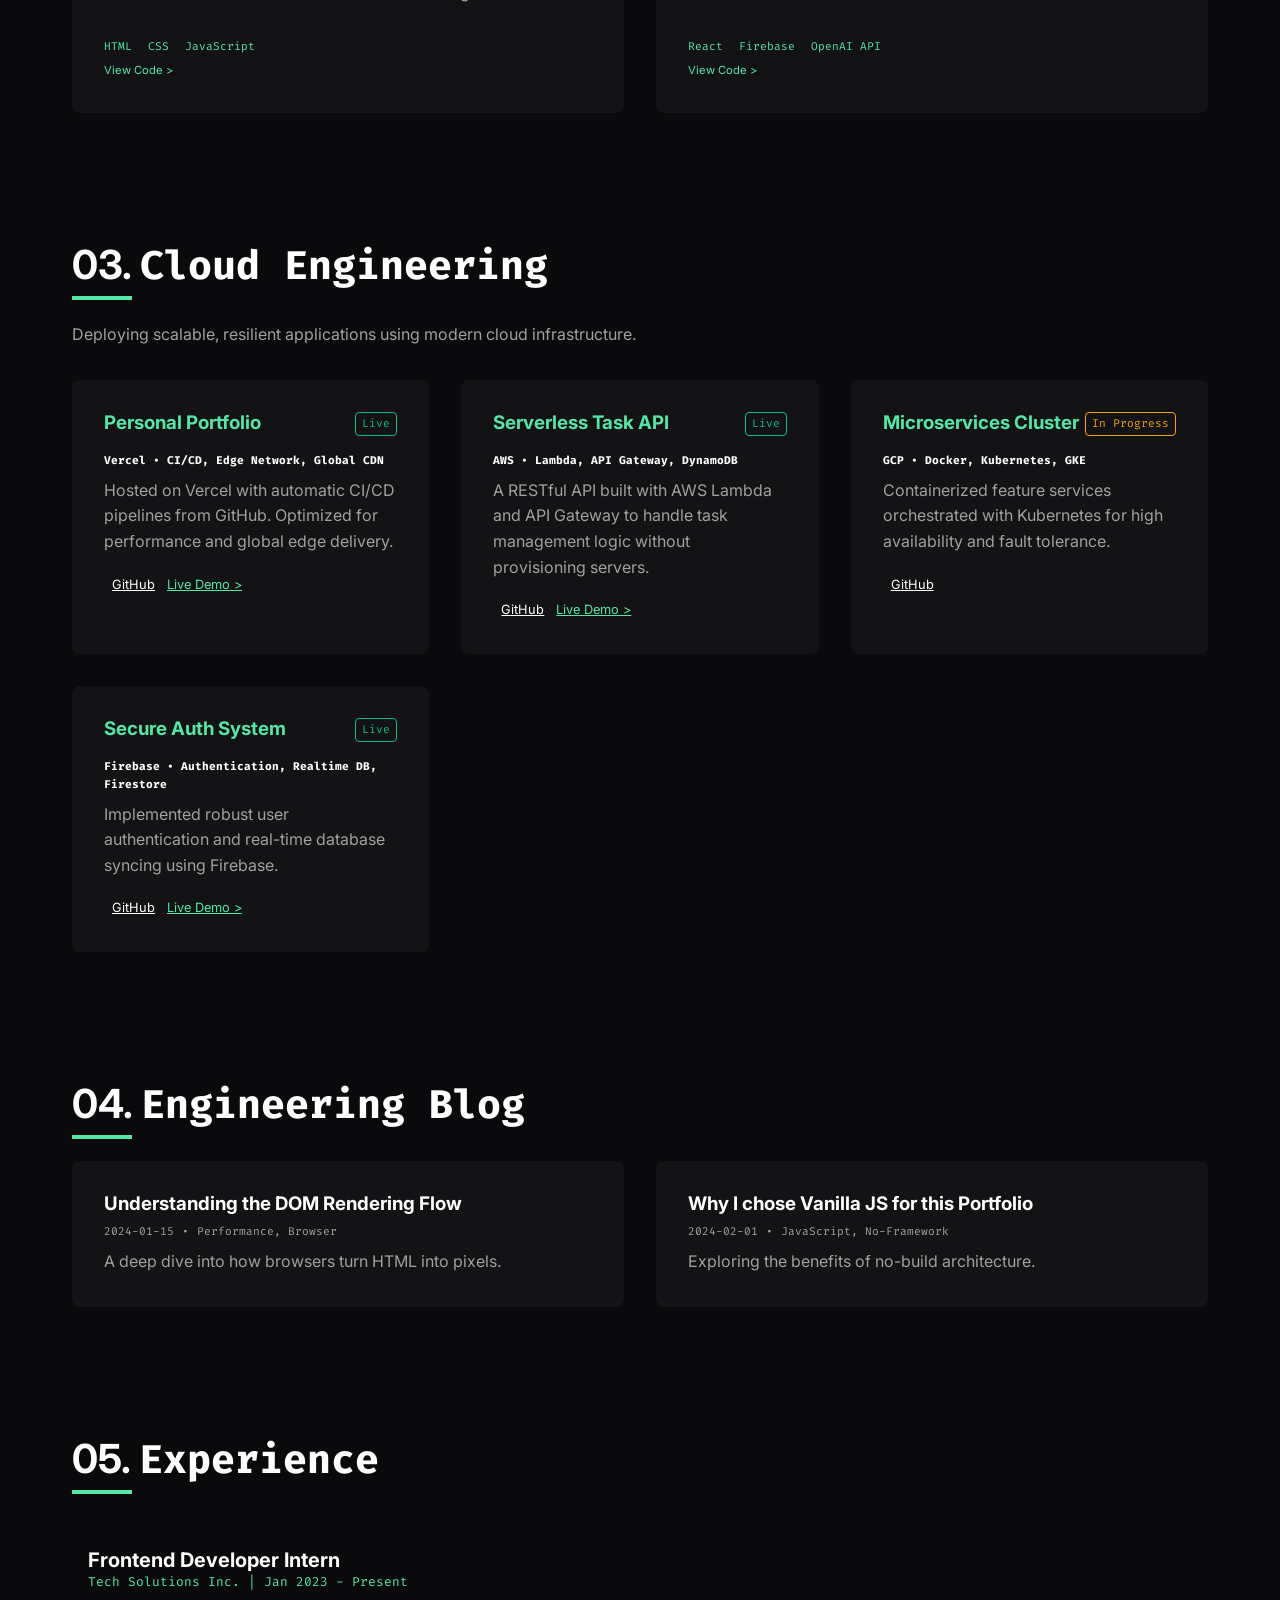
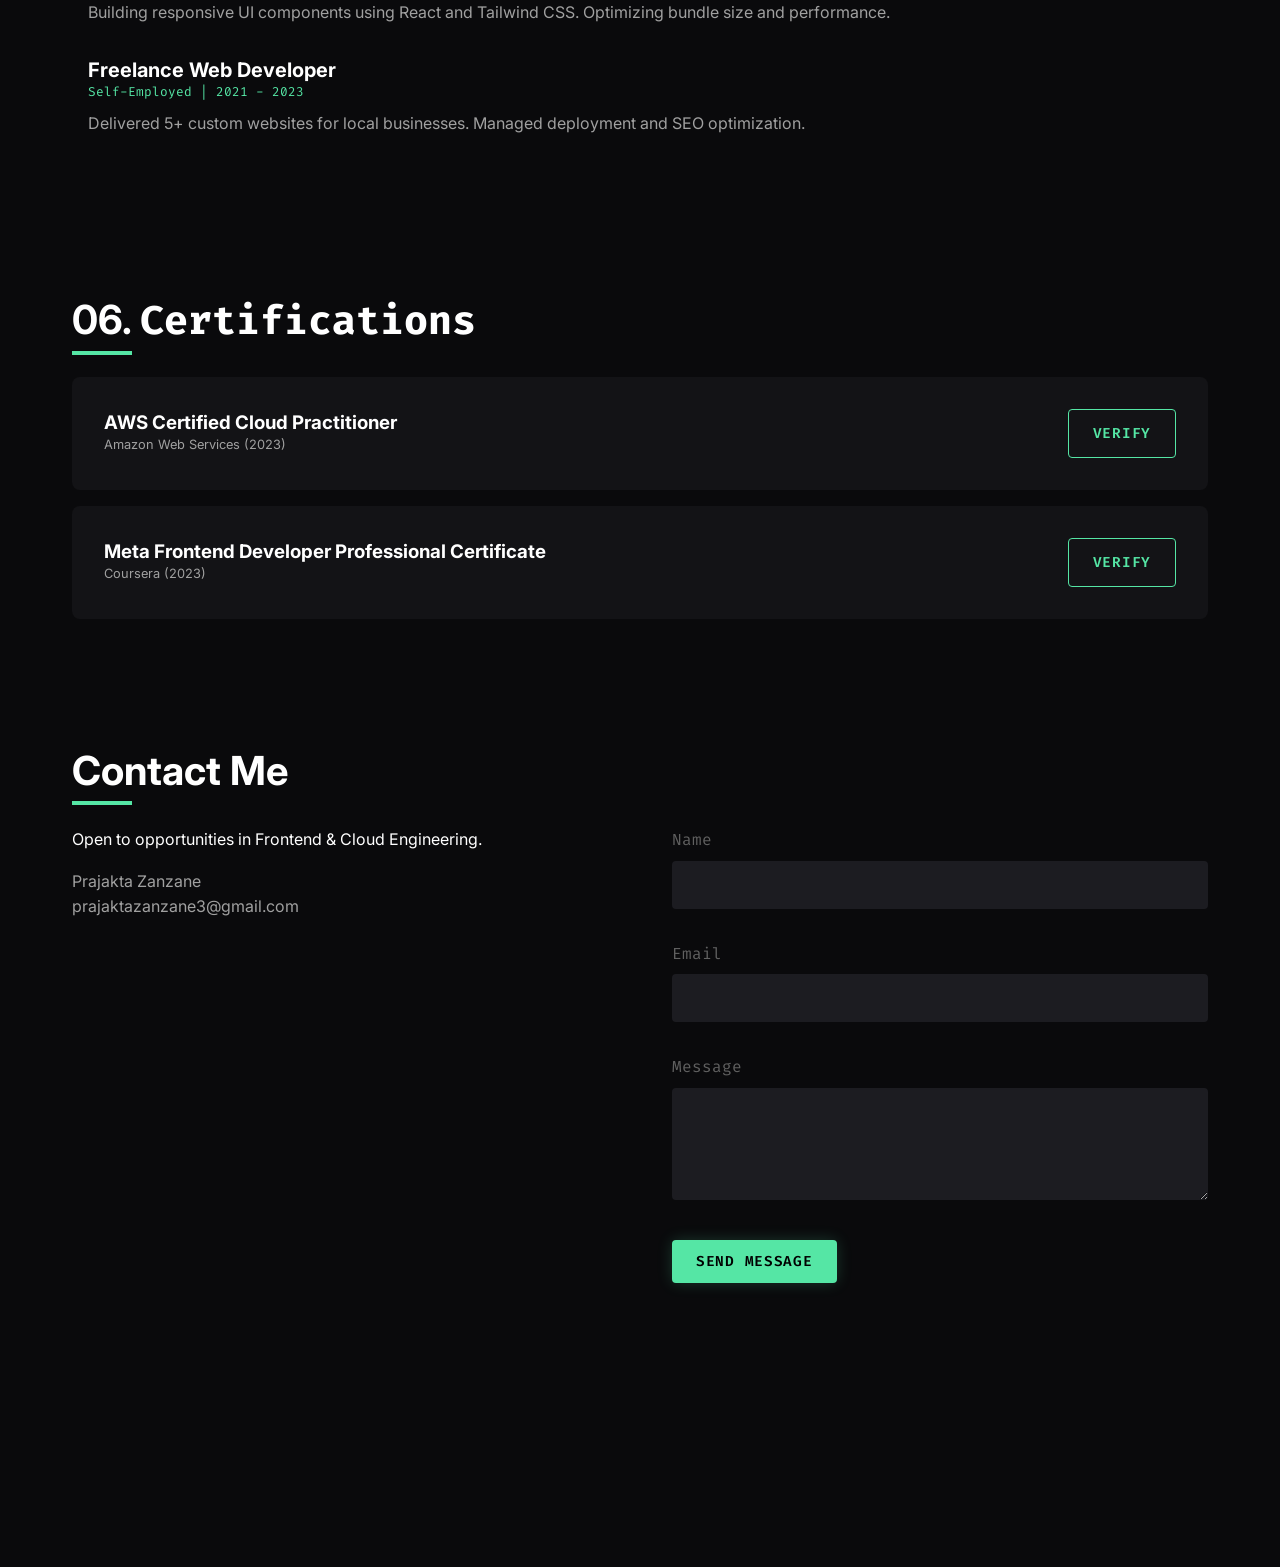
==== commit ccad27d8: "Initial project upload" ====
--- a/index.html
+++ b/index.html
@@ -14,9 +14,9 @@
         rel="stylesheet">
 
     <!-- Styles -->
-    <link rel="stylesheet" href="./css/variables.css">
-    <link rel="stylesheet" href="./css/style.css">
-    <link rel="stylesheet" href="./css/ai-widget.css">
+    <link rel="stylesheet" href="public/css/variables.css">
+    <link rel="stylesheet" href="public/css/style.css">
+    <link rel="stylesheet" href="public/css/ai-widget.css">
 </head>
 
 <body>
@@ -108,7 +108,7 @@
     <div id="ai-widget-root"></div>
 
     <!-- Scripts -->
-    <script type="module" src="./app.js"></script>
+    <script type="module" src="public/js/app.js"></script>
 </body>
 
 </html>
--- a/public/css/variables.css
+++ b/public/css/variables.css
@@ -0,0 +1,48 @@
+:root {
+  /* Core Palette */
+  --bg-core: #0a0a0c;
+  --bg-card: #131316;
+  --bg-input: #1c1c21;
+
+  --text-main: #ffffff;
+  --text-muted: #a0a0a0;
+  --text-dim: #606060;
+
+  /* Accents */
+  --accent-primary: #55e6a5;
+  /* Zyan Mint Green */
+  --accent-secondary: #ffffff;
+  --accent-glow: rgba(85, 230, 165, 0.2);
+
+  /* Status */
+  --success: #00ff9d;
+  --error: #ff4d4d;
+  --warning: #ffcc00;
+
+  /* Typography */
+  --font-ui: 'Inter', system-ui, -apple-system, sans-serif;
+  --font-code: 'Fira Code', 'Courier New', monospace;
+
+  /* Spacing */
+  --space-xs: 0.5rem;
+  --space-sm: 1rem;
+  --space-md: 2rem;
+  --space-lg: 4rem;
+  --space-xl: 8rem;
+
+  /* Borders & Radius */
+  --radius-sm: 4px;
+  --radius-md: 8px;
+  --border-light: 1px solid rgba(255, 255, 255, 0.1);
+  --border-accent: 1px solid var(--accent-primary);
+
+  /* Transitions */
+  --ease-smooth: cubic-bezier(0.25, 0.46, 0.45, 0.94);
+  --duration-fast: 200ms;
+  --duration-medium: 400ms;
+}
+
+[data-theme="light"] {
+  /* Invert logic for light mode if requested later, 
+     but forcing dark for "Developer Centric" theme initially */
+}
--- a/public/css/style.css
+++ b/public/css/style.css
@@ -0,0 +1,602 @@
+/* Reset & Base */
+*,
+*::before,
+*::after {
+    box-sizing: border-box;
+    margin: 0;
+    padding: 0;
+}
+
+html {
+    scroll-behavior: smooth;
+    scroll-padding-top: 100px;
+}
+
+body {
+    background-color: var(--bg-core);
+    color: var(--text-main);
+    font-family: var(--font-ui);
+    line-height: 1.6;
+    overflow-x: hidden;
+    -webkit-font-smoothing: antialiased;
+    display: flex;
+    flex-direction: column;
+    min-height: 100vh;
+}
+
+#app-root {
+    padding-top: 100px;
+    flex: 1;
+    /* Pushes footer to bottom */
+    width: 100%;
+}
+
+h1,
+h2,
+h3,
+h4,
+h5,
+h6 {
+    font-family: var(--font-ui);
+    font-weight: 700;
+    color: var(--text-main);
+    line-height: 1.2;
+}
+
+a {
+    color: inherit;
+    text-decoration: none;
+    transition: color var(--duration-fast) var(--ease-smooth);
+}
+
+ul {
+    list-style: none;
+}
+
+/* Utilities */
+.container {
+    max-width: 1200px;
+    margin: 0 auto;
+    padding: 0 var(--space-md);
+}
+
+.section {
+    padding: var(--space-lg) 0;
+}
+
+.mono {
+    font-family: var(--font-code);
+}
+
+.btn {
+    display: inline-flex;
+    align-items: center;
+    justify-content: center;
+    padding: 0.75rem 1.5rem;
+    border-radius: var(--radius-sm);
+    font-weight: 600;
+    cursor: pointer;
+    transition: all var(--duration-fast) var(--ease-smooth);
+    border: none;
+    font-family: var(--font-code);
+    font-size: 0.9rem;
+    letter-spacing: 0.05em;
+    text-transform: uppercase;
+}
+
+.btn-primary {
+    background: var(--accent-primary);
+    color: #000;
+    box-shadow: 0 0 15px var(--accent-glow);
+}
+
+.btn-primary:hover {
+    background: #fff;
+    box-shadow: 0 0 25px var(--accent-glow);
+    transform: translateY(-2px);
+}
+
+.btn-outline {
+    background: transparent;
+    border: 1px solid var(--accent-primary);
+    color: var(--accent-primary);
+}
+
+.btn-outline:hover {
+    background: rgba(0, 243, 255, 0.1);
+    transform: translateY(-2px);
+}
+
+/* Typography Helpers */
+.text-gradient {
+    background: linear-gradient(135deg, var(--accent-primary), var(--accent-secondary));
+    -webkit-background-clip: text;
+    background-clip: text;
+    -webkit-text-fill-color: transparent;
+}
+
+.section-title {
+    font-size: 2.5rem;
+    margin-bottom: var(--space-md);
+    position: relative;
+    display: inline-block;
+}
+
+.section-title::after {
+    content: '';
+    position: absolute;
+    bottom: -10px;
+    left: 0;
+    width: 60px;
+    height: 4px;
+    background: var(--accent-primary);
+}
+
+/* Navbar Styles */
+#navbar {
+    position: fixed;
+    top: 0;
+    left: 0;
+    width: 100%;
+    background: rgba(10, 10, 12, 0.9);
+    backdrop-filter: blur(10px);
+    z-index: 100;
+    border-bottom: 1px solid rgba(255, 255, 255, 0.05);
+    padding: var(--space-sm) 0;
+}
+
+nav {
+    display: flex;
+    justify-content: space-between;
+    align-items: center;
+}
+
+.nav-brand {
+    font-size: 1.5rem;
+    font-weight: 700;
+}
+
+.nav-links {
+    display: flex;
+    gap: var(--space-md);
+    align-items: center;
+}
+
+.text-accent {
+    color: var(--accent-primary);
+}
+
+.text-muted {
+    color: var(--text-muted);
+}
+
+.text-center {
+    text-align: center;
+}
+
+/* Hero Styles (Zyan Theme) */
+.hero-wrapper {
+    display: grid;
+    grid-template-columns: 1fr 1fr;
+    align-items: center;
+    gap: var(--space-lg);
+    min-height: 80vh;
+}
+
+.hero-content {
+    display: flex;
+    flex-direction: column;
+    justify-content: center;
+}
+
+.hero-title {
+    font-size: 3.5rem;
+    line-height: 1.1;
+    margin-bottom: var(--space-sm);
+    text-transform: uppercase;
+    letter-spacing: -1px;
+}
+
+.hero-subtitle {
+    font-size: 3.5rem;
+    font-weight: 800;
+    text-transform: uppercase;
+    line-height: 1;
+    margin-bottom: var(--space-md);
+}
+
+/* Hexagon Image Frame */
+.hero-image-container {
+    position: relative;
+    display: flex;
+    justify-content: center;
+    align-items: center;
+}
+
+.hexagon-frame {
+    width: 400px;
+    height: 400px;
+    position: relative;
+    clip-path: polygon(50% 0%, 100% 25%, 100% 75%, 50% 100%, 0% 75%, 0% 25%);
+    background: var(--bg-card);
+    padding: 10px;
+    /* Border thickness */
+    background: var(--accent-primary);
+    /* The Green Border */
+}
+
+.hexagon-inner {
+    width: 100%;
+    height: 100%;
+    background: #000;
+    clip-path: polygon(50% 0%, 100% 25%, 100% 75%, 50% 100%, 0% 75%, 0% 25%);
+    overflow: hidden;
+}
+
+.hexagon-inner img {
+    width: 100%;
+    height: 100%;
+    object-fit: cover;
+}
+
+@media (max-width: 900px) {
+    .hero-wrapper {
+        grid-template-columns: 1fr;
+        text-align: center;
+    }
+
+    .hexagon-frame {
+        width: 300px;
+        height: 300px;
+        margin: 0 auto;
+    }
+
+    .hero-content {
+        order: 1;
+    }
+
+    .hero-image-container {
+        order: 0;
+        margin-bottom: var(--space-md);
+    }
+}
+
+/* Skill Tags */
+.skill-category {
+    margin-bottom: var(--space-md);
+}
+
+.skill-title {
+    color: var(--accent-primary);
+    margin-bottom: var(--space-sm);
+    font-size: 1.1rem;
+}
+
+.skill-tags {
+    display: flex;
+    flex-wrap: wrap;
+    gap: 0.8rem;
+}
+
+.skill-tag {
+    background: var(--bg-card);
+    border: 1px solid var(--border-light);
+    padding: 0.4rem 0.8rem;
+    border-radius: var(--radius-sm);
+    font-size: 0.9rem;
+    transition: all var(--duration-fast);
+}
+
+.skill-tag:hover {
+    border-color: var(--accent-primary);
+    transform: translateY(-2px);
+}
+
+/* Project Cards */
+.projects-grid {
+    display: grid;
+    grid-template-columns: repeat(auto-fit, minmax(300px, 1fr));
+    gap: var(--space-md);
+}
+
+.project-card {
+    background: var(--bg-card);
+    padding: var(--space-md);
+    border-radius: var(--radius-md);
+    border: 1px solid var(--border-light);
+    transition: all var(--duration-medium);
+}
+
+.project-card:hover {
+    border-color: var(--accent-secondary);
+    transform: translateY(-5px);
+}
+
+.project-header {
+    display: flex;
+    justify-content: space-between;
+    align-items: flex-start;
+    margin-bottom: var(--space-sm);
+}
+
+.project-links a {
+    margin-left: var(--space-xs);
+    font-size: 0.8rem;
+    text-decoration: underline;
+}
+
+.project-tech {
+    margin-top: var(--space-md);
+    display: flex;
+    gap: var(--space-sm);
+    color: var(--accent-primary);
+}
+
+/* Contact Form */
+.contact-wrapper {
+    display: grid;
+    grid-template-columns: 1fr 1fr;
+    gap: var(--space-lg);
+}
+
+.form-group {
+    margin-bottom: var(--space-md);
+}
+
+.form-group label {
+    display: block;
+    margin-bottom: var(--space-xs);
+    color: var(--text-dim);
+}
+
+.form-group input,
+.form-group textarea {
+    width: 100%;
+    padding: 1rem;
+    background: var(--bg-input);
+    border: 1px solid var(--border-light);
+    border-radius: var(--radius-sm);
+    color: var(--text-main);
+    font-family: var(--font-ui);
+}
+
+.form-group input:focus,
+.form-group textarea:focus {
+    outline: none;
+    border-color: var(--accent-primary);
+}
+
+/* =========================================
+   Footer
+   ========================================= */
+/* =========================================
+   Footer (Fixed)
+   ========================================= */
+.footer {
+    position: fixed;
+    bottom: 0;
+    left: 0;
+    width: 100%;
+    background: rgba(10, 10, 10, 0.95);
+    /* High opacity for legibility */
+    backdrop-filter: blur(10px);
+    padding: 1rem 0;
+    /* Reduced padding */
+    border-top: 1px solid var(--border-light);
+    z-index: 1000;
+    box-shadow: 0 -5px 20px rgba(0, 0, 0, 0.5);
+}
+
+/* Ensure content doesn't get hidden behind footer */
+body {
+    padding-bottom: 220px;
+    /* Estimate footer height + space */
+}
+
+@media (max-width: 768px) {
+    body {
+        padding-bottom: 350px;
+        /* Increased for stacked footer on mobile */
+    }
+}
+
+.footer-grid {
+    display: grid;
+    grid-template-columns: repeat(3, 1fr);
+    /* Force 3 columns */
+    gap: 1.5rem;
+    align-items: start;
+}
+
+.text-sm {
+    font-size: 0.8rem;
+}
+
+.text-xs {
+    font-size: 0.7rem;
+}
+
+.footer h2 {
+    font-size: 1rem;
+    margin-bottom: 0.25rem;
+}
+
+.footer h3 {
+    font-size: 0.85rem;
+    margin-bottom: 0.5rem;
+}
+
+.footer-contact-list li {
+    margin-bottom: 0.25rem;
+    font-size: 0.8rem;
+}
+
+.social-link {
+    padding: 0.3rem 0.6rem;
+    font-size: 0.75rem;
+}
+
+/* Mobile adjustments */
+@media (max-width: 768px) {
+    .footer-grid {
+        grid-template-columns: 1fr;
+        /* Stack on mobile */
+        gap: 1rem;
+        text-align: center;
+    }
+
+    .social-icons {
+        justify-content: center;
+    }
+}
+
+/* Utility Additions */
+.pl-4 {
+    padding-left: 1rem;
+}
+
+.border-l-2 {
+    border-left-width: 2px;
+}
+
+.font-bold {
+    font-weight: 700;
+}
+
+.flex {
+    display: flex;
+}
+
+.justify-between {
+    justify-content: space-between;
+}
+
+.items-center {
+    align-items: center;
+}
+
+.flex-col {
+    flex-direction: column;
+}
+
+.gap-2 {
+    gap: 0.5rem;
+}
+
+.gap-4 {
+    gap: 1rem;
+}
+
+.mb-2 {
+    margin-bottom: 0.5rem;
+}
+
+.mb-4 {
+    margin-bottom: 1rem;
+}
+
+.mb-8 {
+    margin-bottom: 2rem;
+}
+
+.mt-4 {
+    margin-top: 1rem;
+}
+
+.mt-8 {
+    margin-top: 2rem;
+}
+
+.block {
+    display: block;
+}
+
+.p-4 {
+    padding: 1rem;
+}
+
+.rounded {
+    border-radius: var(--radius-sm);
+}
+
+.leading-relaxed {
+    line-height: 1.8;
+}
+
+.text-xl {
+    font-size: 1.25rem;
+}
+
+/* Mobile Navigation & Responsiveness */
+#mobile-menu-btn {
+    display: none;
+    background: none;
+    border: none;
+    color: var(--text-main);
+    font-size: 1.5rem;
+    cursor: pointer;
+    z-index: 200;
+}
+
+@media (max-width: 1024px) {
+
+    /* Layout Adjustments */
+    #app-root {
+        padding-top: 80px;
+        /* Smaller header on mobile */
+    }
+
+    .hero-title {
+        font-size: 2.5rem;
+    }
+
+    /* Mobile Header */
+    #mobile-menu-btn {
+        display: block !important;
+    }
+
+    .nav-links {
+        display: none !important;
+        /* Force hide by default on mobile */
+        position: fixed;
+        top: 70px;
+        left: 0;
+        width: 100%;
+        background: rgba(10, 10, 12, 0.98);
+        flex-direction: column;
+        padding: 2rem;
+        border-bottom: 1px solid var(--border-light);
+        gap: 1.5rem;
+        backdrop-filter: blur(10px);
+    }
+
+    .nav-links.mobile-open {
+        display: flex !important;
+        animation: slideDown 0.3s ease-out;
+    }
+
+    /* Mobile AI Widget (Smaller/Corner) */
+    #ai-widget-root {
+        bottom: 20px;
+        right: 20px;
+    }
+
+    .chat-window {
+        width: 90vw;
+        right: 5vw;
+        bottom: 90px;
+        height: 60vh;
+    }
+}
+
+@keyframes slideDown {
+    from {
+        opacity: 0;
+        transform: translateY(-10px);
+    }
+
+    to {
+        opacity: 1;
+        transform: translateY(0);
+    }
+}
--- a/public/css/ai-widget.css
+++ b/public/css/ai-widget.css
@@ -0,0 +1,164 @@
+/* AI Widget Styles */
+#ai-widget-root {
+    position: fixed;
+    bottom: 30px;
+    right: 30px;
+    z-index: 900;
+}
+
+.ai-toggle-btn {
+    width: 60px;
+    height: 60px;
+    border-radius: 50%;
+    background: var(--accent-secondary);
+    box-shadow: 0 0 20px rgba(112, 0, 255, 0.4);
+    display: flex;
+    justify-content: center;
+    align-items: center;
+    cursor: pointer;
+    transition: all 0.3s cubic-bezier(0.175, 0.885, 0.32, 1.275);
+    border: 2px solid rgba(255, 255, 255, 0.1);
+}
+
+.ai-toggle-btn:hover {
+    transform: scale(1.1) rotate(5deg);
+    box-shadow: 0 0 30px rgba(112, 0, 255, 0.6);
+}
+
+.ai-icon {
+    width: 30px;
+    height: 30px;
+    fill: #fff;
+}
+
+.chat-window {
+    position: absolute;
+    bottom: 80px;
+    right: 0;
+    width: 350px;
+    height: 500px;
+    background: var(--bg-card);
+    border: 1px solid var(--border-accent);
+    border-radius: var(--radius-md);
+    box-shadow: 0 10px 40px rgba(0, 0, 0, 0.5);
+    display: flex;
+    flex-direction: column;
+    overflow: hidden;
+    opacity: 0;
+    transform: translateY(20px) scale(0.95);
+    pointer-events: none;
+    transition: all 0.3s var(--ease-smooth);
+}
+
+.chat-window.open {
+    opacity: 1;
+    transform: translateY(0) scale(1);
+    pointer-events: all;
+}
+
+.chat-header {
+    background: linear-gradient(90deg, #1a1a20, #0f0f12);
+    padding: 1rem;
+    display: flex;
+    justify-content: space-between;
+    align-items: center;
+    border-bottom: 1px solid var(--border-light);
+}
+
+.chat-title {
+    font-size: 0.95rem;
+    font-weight: 600;
+    display: flex;
+    align-items: center;
+    gap: 0.5rem;
+}
+
+.status-dot {
+    width: 8px;
+    height: 8px;
+    background: var(--success);
+    border-radius: 50%;
+    box-shadow: 0 0 5px var(--success);
+}
+
+.chat-close {
+    background: none;
+    border: none;
+    color: var(--text-muted);
+    cursor: pointer;
+    font-size: 1.2rem;
+}
+
+.chat-messages {
+    flex: 1;
+    padding: 1rem;
+    overflow-y: auto;
+    display: flex;
+    flex-direction: column;
+    gap: 1rem;
+}
+
+.message {
+    max-width: 85%;
+    padding: 0.8rem;
+    border-radius: var(--radius-sm);
+    font-size: 0.9rem;
+    line-height: 1.4;
+}
+
+.message.bot {
+    align-self: flex-start;
+    background: rgba(255, 255, 255, 0.05);
+    border-left: 2px solid var(--accent-secondary);
+}
+
+.message.user {
+    align-self: flex-end;
+    background: rgba(112, 0, 255, 0.2);
+    border-right: 2px solid var(--accent-primary);
+}
+
+.chat-input-area {
+    padding: 1rem;
+    border-top: 1px solid var(--border-light);
+    display: flex;
+    gap: 0.5rem;
+}
+
+.chat-input {
+    flex: 1;
+    background: var(--bg-input);
+    border: 1px solid var(--border-light);
+    border-radius: var(--radius-sm);
+    padding: 0.5rem;
+    color: var(--text-main);
+    font-family: var(--font-ui);
+    font-size: 0.9rem;
+}
+
+.chat-input:focus {
+    outline: none;
+    border-color: var(--accent-secondary);
+}
+
+.chat-send {
+    background: var(--accent-secondary);
+    border: none;
+    border-radius: var(--radius-sm);
+    width: 40px;
+    color: #fff;
+    cursor: pointer;
+    transition: background 0.2s;
+}
+
+.chat-send:hover {
+    background: #8a2be2;
+}
+
+.typing-indicator {
+    font-size: 0.7rem;
+    color: var(--text-dim);
+    margin-left: 0.5rem;
+    margin-bottom: 0.5rem;
+    display: none;
+}
